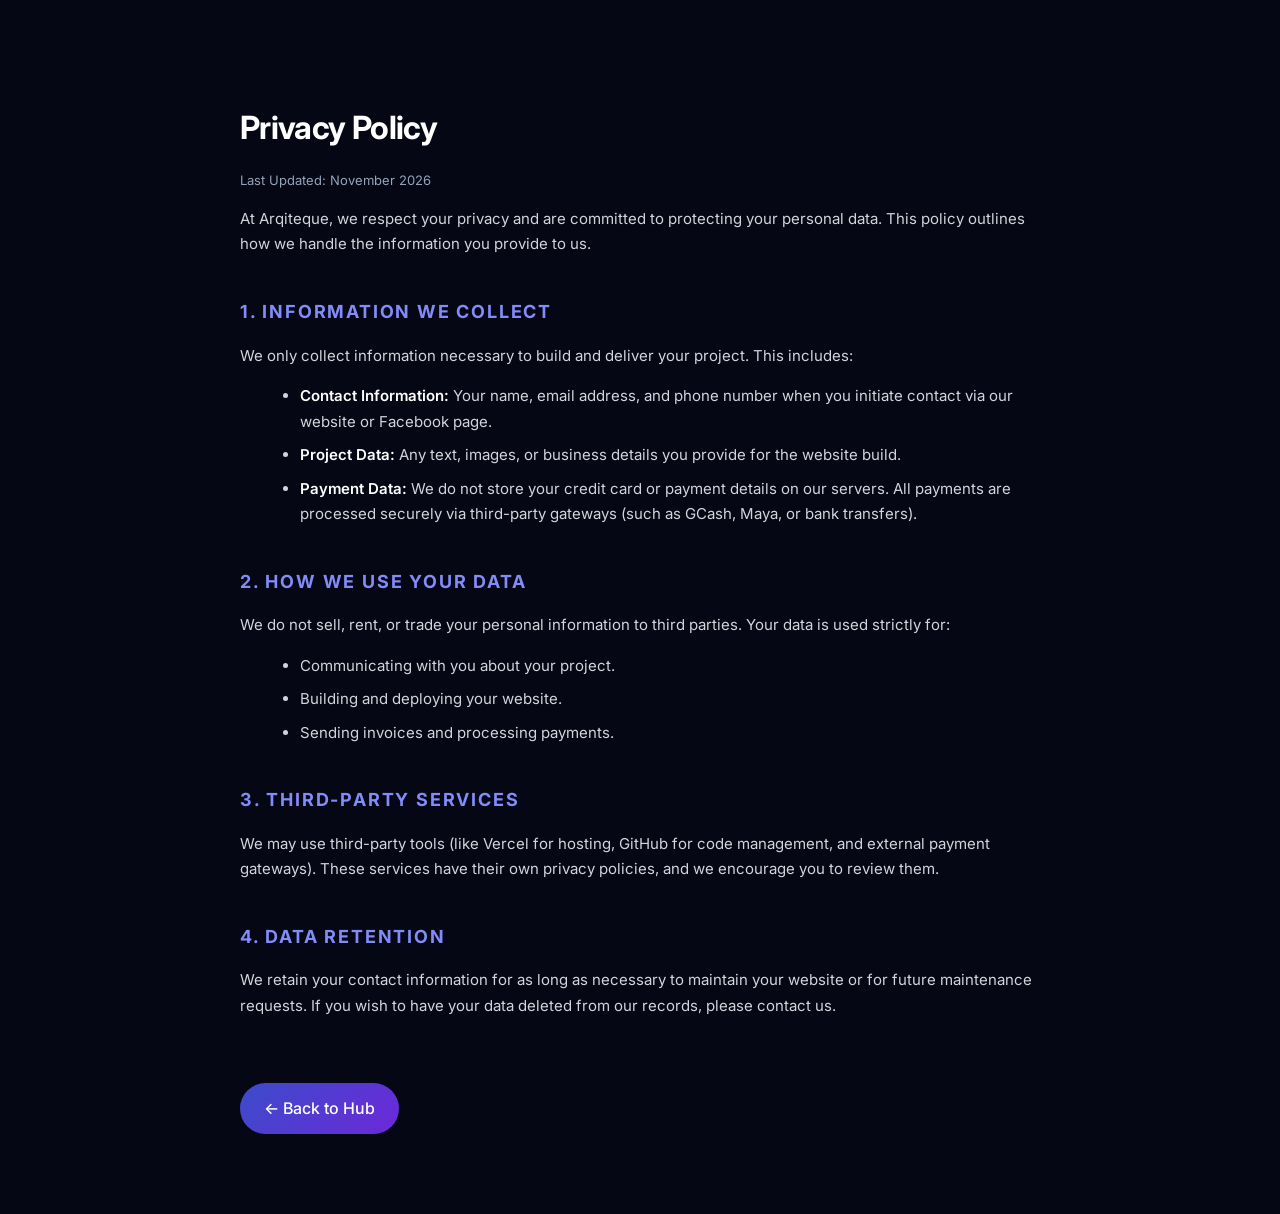
==== privacy.html @ 428dd9ad "Add files via upload" ====
<!DOCTYPE html>
<html lang="en">
<head>
  <meta charset="UTF-8">
  <meta name="viewport" content="width=device-width, initial-scale=1.0">
  <title>Privacy Policy | ARQITEQUE</title>
  <link rel="icon" type="image/png" href="https://res.cloudinary.com/noykxs5v/image/upload/v1794643418/Neon_Cyberpunk_A_Emblem-removebg-preview_whjq3c.png">
  <link href="https://fonts.googleapis.com/css2?family=Inter:wght@400;500;600;700&display=swap" rel="stylesheet">
  <style>
    body { background-color: #060714; color: #d1d5db; font-family: 'Inter', sans-serif; line-height: 1.7; padding: 80px 24px; max-width: 800px; margin: 0 auto; }
    h1 { color: #ffffff; font-size: 32px; margin-bottom: 10px; letter-spacing: -0.02em; }
    h2 { color: #818cf8; font-size: 18px; margin-top: 40px; margin-bottom: 15px; text-transform: uppercase; letter-spacing: 0.1em; }
    p, ul { margin-bottom: 15px; font-size: 15px; }
    li { margin-bottom: 8px; margin-left: 20px; }
    strong { color: #ffffff; font-weight: 600; }
    .back-btn { display: inline-block; margin-top: 50px; padding: 12px 24px; background: linear-gradient(135deg, #3b4cca 0%, #6d28d9 100%); color: white; text-decoration: none; border-radius: 999px; font-weight: 500; transition: opacity 0.3s ease; }
    .back-btn:hover { opacity: 0.8; }
  </style>
</head>
<body>
  <h1>Privacy Policy</h1>
  <p style="color: #94a3b8; font-size: 13px;">Last Updated: November 2026</p>

  <p>At Arqiteque, we respect your privacy and are committed to protecting your personal data. This policy outlines how we handle the information you provide to us.</p>

  <h2>1. Information We Collect</h2>
  <p>We only collect information necessary to build and deliver your project. This includes:</p>
  <ul>
    <li><strong>Contact Information:</strong> Your name, email address, and phone number when you initiate contact via our website or Facebook page.</li>
    <li><strong>Project Data:</strong> Any text, images, or business details you provide for the website build.</li>
    <li><strong>Payment Data:</strong> We do not store your credit card or payment details on our servers. All payments are processed securely via third-party gateways (such as GCash, Maya, or bank transfers).</li>
  </ul>

  <h2>2. How We Use Your Data</h2>
  <p>We do not sell, rent, or trade your personal information to third parties. Your data is used strictly for:</p>
  <ul>
    <li>Communicating with you about your project.</li>
    <li>Building and deploying your website.</li>
    <li>Sending invoices and processing payments.</li>
  </ul>

  <h2>3. Third-Party Services</h2>
  <p>We may use third-party tools (like Vercel for hosting, GitHub for code management, and external payment gateways). These services have their own privacy policies, and we encourage you to review them.</p>

  <h2>4. Data Retention</h2>
  <p>We retain your contact information for as long as necessary to maintain your website or for future maintenance requests. If you wish to have your data deleted from our records, please contact us.</p>

  <a href="/" class="back-btn">← Back to Hub</a>
</body>
</html>
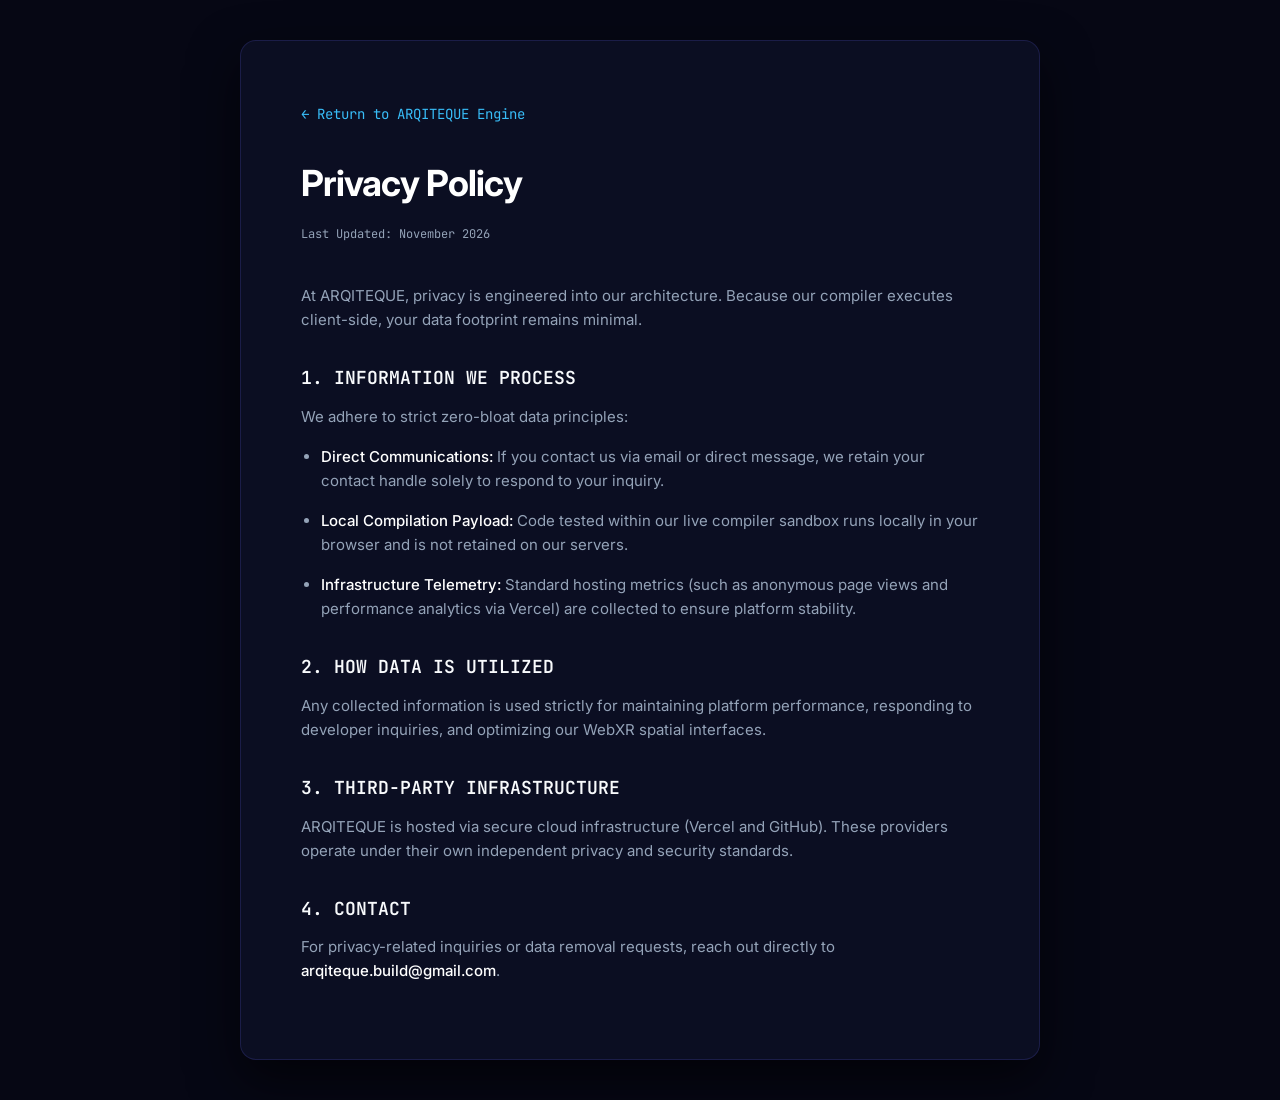
==== commit de5bcdf8: "Revise privacy policy and enhance HTML structure Updated the privacy policy to reflect new data hand" ====
--- a/privacy.html
+++ b/privacy.html
@@ -3,48 +3,59 @@
 <head>
   <meta charset="UTF-8">
   <meta name="viewport" content="width=device-width, initial-scale=1.0">
-  <title>Privacy Policy | ARQITEQUE</title>
+  <title>ARQITEQUE | Privacy Policy</title>
   <link rel="icon" type="image/png" href="https://res.cloudinary.com/noykxs5v/image/upload/v1794643418/Neon_Cyberpunk_A_Emblem-removebg-preview_whjq3c.png">
-  <link href="https://fonts.googleapis.com/css2?family=Inter:wght@400;500;600;700&display=swap" rel="stylesheet">
+  <link rel="preconnect" href="https://fonts.googleapis.com">
+  <link rel="preconnect" href="https://fonts.gstatic.com" crossorigin>
+  <link href="https://fonts.googleapis.com/css2?family=Inter:wght@400;500;600;700&family=JetBrains+Mono:wght@400;500&display=swap" rel="stylesheet">
   <style>
-    body { background-color: #060714; color: #d1d5db; font-family: 'Inter', sans-serif; line-height: 1.7; padding: 80px 24px; max-width: 800px; margin: 0 auto; }
-    h1 { color: #ffffff; font-size: 32px; margin-bottom: 10px; letter-spacing: -0.02em; }
-    h2 { color: #818cf8; font-size: 18px; margin-top: 40px; margin-bottom: 15px; text-transform: uppercase; letter-spacing: 0.1em; }
-    p, ul { margin-bottom: 15px; font-size: 15px; }
-    li { margin-bottom: 8px; margin-left: 20px; }
-    strong { color: #ffffff; font-weight: 600; }
-    .back-btn { display: inline-block; margin-top: 50px; padding: 12px 24px; background: linear-gradient(135deg, #3b4cca 0%, #6d28d9 100%); color: white; text-decoration: none; border-radius: 999px; font-weight: 500; transition: opacity 0.3s ease; }
-    .back-btn:hover { opacity: 0.8; }
+    :root {
+      --bg: #060714;
+      --surface: #0b0e22;
+      --border: rgba(99, 102, 241, 0.18);
+      --text: #ffffff;
+      --muted: #94a3b8;
+      --accent: #6d28d9;
+      --cyan: #38bdf8;
+    }
+    * { margin: 0; padding: 0; box-sizing: border-box; }
+    body { background-color: var(--bg); color: var(--text); font-family: 'Inter', sans-serif; line-height: 1.6; padding: 40px 20px; }
+    .container { max-width: 800px; margin: 0 auto; background: var(--surface); border: 1px solid var(--border); border-radius: 16px; padding: 60px; box-shadow: 0 20px 50px rgba(0,0,0,0.6); }
+    .back-link { display: inline-flex; color: var(--cyan); text-decoration: none; font-size: 14px; font-family: 'JetBrains Mono', monospace; margin-bottom: 30px; }
+    .back-link:hover { text-decoration: underline; }
+    h1 { font-size: 36px; font-weight: 700; margin-bottom: 12px; letter-spacing: -0.02em; }
+    .update-date { font-family: 'JetBrains Mono', monospace; font-size: 12px; color: var(--muted); margin-bottom: 40px; }
+    h2 { font-size: 18px; font-weight: 600; color: #f8fafc; margin-top: 32px; margin-bottom: 12px; font-family: 'JetBrains Mono', monospace; }
+    p, li { font-size: 15px; color: var(--muted); margin-bottom: 16px; }
+    ul { padding-left: 20px; margin-bottom: 16px; }
+    strong { color: var(--text); font-weight: 500; }
+    @media (max-width: 768px) { .container { padding: 30px 20px; } }
   </style>
 </head>
 <body>
-  <h1>Privacy Policy</h1>
-  <p style="color: #94a3b8; font-size: 13px;">Last Updated: November 2026</p>
+  <div class="container">
+    <a href="/" class="back-link">← Return to ARQITEQUE Engine</a>
+    <h1>Privacy Policy</h1>
+    <div class="update-date">Last Updated: November 2026</div>
 
-  <p>At Arqiteque, we respect your privacy and are committed to protecting your personal data. This policy outlines how we handle the information you provide to us.</p>
+    <p>At ARQITEQUE, privacy is engineered into our architecture. Because our compiler executes client-side, your data footprint remains minimal.</p>
 
-  <h2>1. Information We Collect</h2>
-  <p>We only collect information necessary to build and deliver your project. This includes:</p>
-  <ul>
-    <li><strong>Contact Information:</strong> Your name, email address, and phone number when you initiate contact via our website or Facebook page.</li>
-    <li><strong>Project Data:</strong> Any text, images, or business details you provide for the website build.</li>
-    <li><strong>Payment Data:</strong> We do not store your credit card or payment details on our servers. All payments are processed securely via third-party gateways (such as GCash, Maya, or bank transfers).</li>
-  </ul>
+    <h2>1. INFORMATION WE PROCESS</h2>
+    <p>We adhere to strict zero-bloat data principles:</p>
+    <ul>
+      <li><strong>Direct Communications:</strong> If you contact us via email or direct message, we retain your contact handle solely to respond to your inquiry.</li>
+      <li><strong>Local Compilation Payload:</strong> Code tested within our live compiler sandbox runs locally in your browser and is not retained on our servers.</li>
+      <li><strong>Infrastructure Telemetry:</strong> Standard hosting metrics (such as anonymous page views and performance analytics via Vercel) are collected to ensure platform stability.</li>
+    </ul>
 
-  <h2>2. How We Use Your Data</h2>
-  <p>We do not sell, rent, or trade your personal information to third parties. Your data is used strictly for:</p>
-  <ul>
-    <li>Communicating with you about your project.</li>
-    <li>Building and deploying your website.</li>
-    <li>Sending invoices and processing payments.</li>
-  </ul>
+    <h2>2. HOW DATA IS UTILIZED</h2>
+    <p>Any collected information is used strictly for maintaining platform performance, responding to developer inquiries, and optimizing our WebXR spatial interfaces.</p>
 
-  <h2>3. Third-Party Services</h2>
-  <p>We may use third-party tools (like Vercel for hosting, GitHub for code management, and external payment gateways). These services have their own privacy policies, and we encourage you to review them.</p>
+    <h2>3. THIRD-PARTY INFRASTRUCTURE</h2>
+    <p>ARQITEQUE is hosted via secure cloud infrastructure (Vercel and GitHub). These providers operate under their own independent privacy and security standards.</p>
 
-  <h2>4. Data Retention</h2>
-  <p>We retain your contact information for as long as necessary to maintain your website or for future maintenance requests. If you wish to have your data deleted from our records, please contact us.</p>
-
-  <a href="/" class="back-btn">← Back to Hub</a>
+    <h2>4. CONTACT</h2>
+    <p>For privacy-related inquiries or data removal requests, reach out directly to <strong>arqiteque.build@gmail.com</strong>.</p>
+  </div>
 </body>
-</html>+</html>
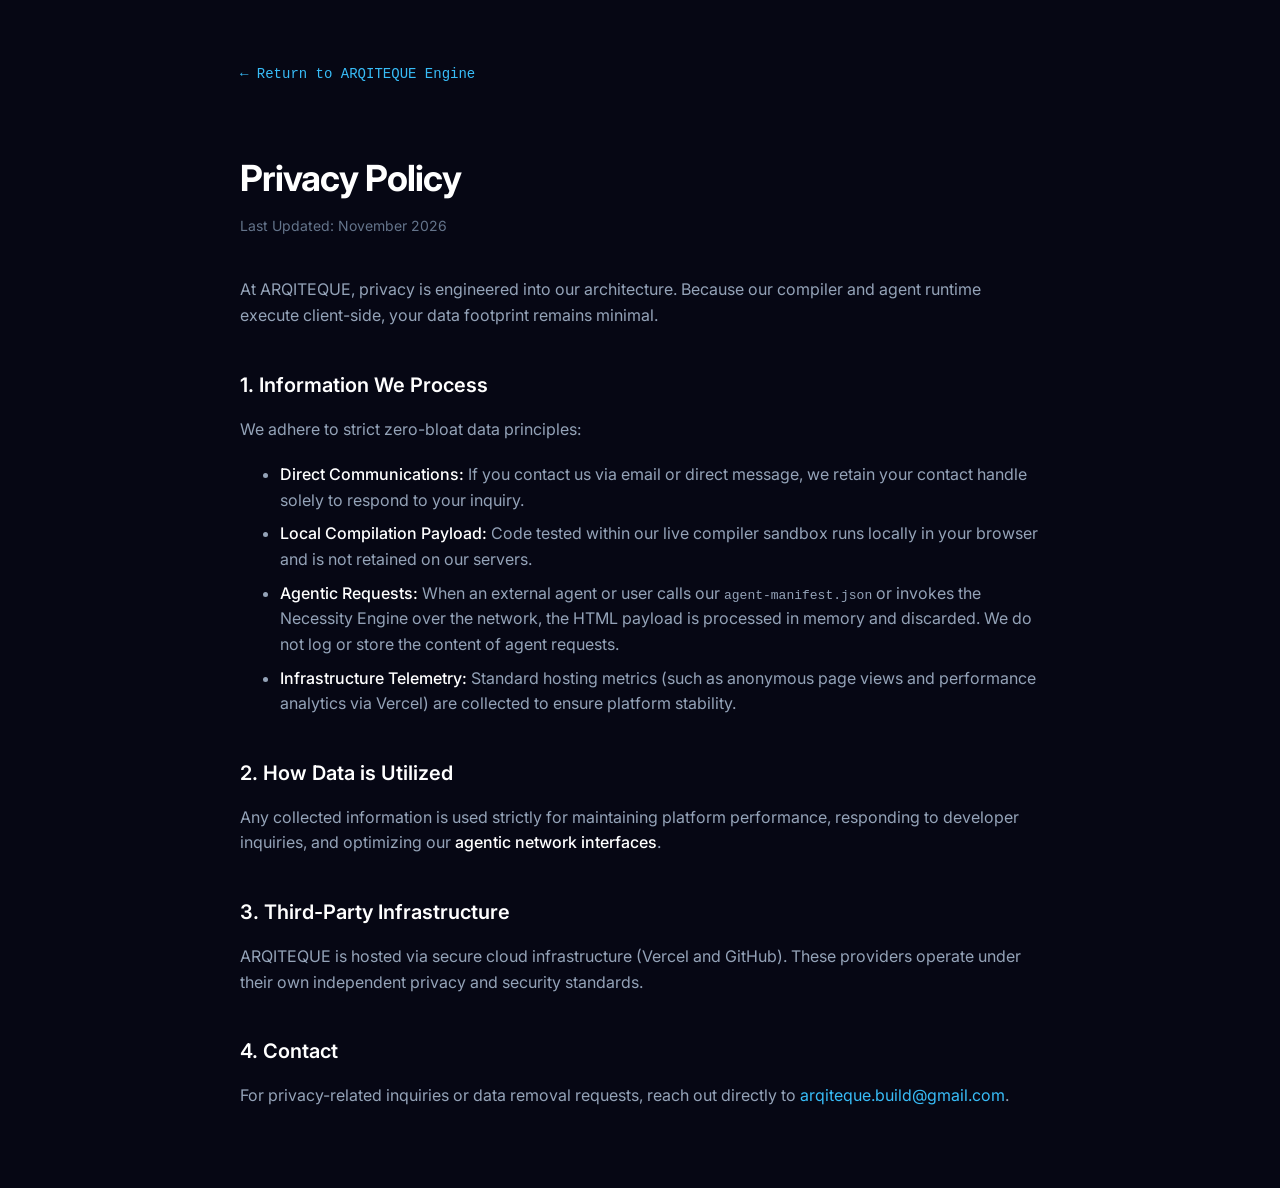
==== commit 43f6b30a: "Update privacy.html" ====
--- a/privacy.html
+++ b/privacy.html
@@ -3,59 +3,99 @@
 <head>
   <meta charset="UTF-8">
   <meta name="viewport" content="width=device-width, initial-scale=1.0">
-  <title>ARQITEQUE | Privacy Policy</title>
-  <link rel="icon" type="image/png" href="https://res.cloudinary.com/noykxs5v/image/upload/v1794643418/Neon_Cyberpunk_A_Emblem-removebg-preview_whjq3c.png">
+  <title>Privacy Policy | ARQITEQUE</title>
   <link rel="preconnect" href="https://fonts.googleapis.com">
   <link rel="preconnect" href="https://fonts.gstatic.com" crossorigin>
-  <link href="https://fonts.googleapis.com/css2?family=Inter:wght@400;500;600;700&family=JetBrains+Mono:wght@400;500&display=swap" rel="stylesheet">
+  <link href="https://fonts.googleapis.com/css2?family=Inter:wght@400;500;600;700&display=swap" rel="stylesheet">
   <style>
-    :root {
-      --bg: #060714;
-      --surface: #0b0e22;
-      --border: rgba(99, 102, 241, 0.18);
-      --text: #ffffff;
-      --muted: #94a3b8;
-      --accent: #6d28d9;
-      --cyan: #38bdf8;
+    body {
+      background-color: #060714;
+      color: #e2e8f0;
+      font-family: 'Inter', sans-serif;
+      line-height: 1.6;
+      margin: 0;
+      padding: 60px 24px;
+      display: flex;
+      justify-content: center;
     }
-    * { margin: 0; padding: 0; box-sizing: border-box; }
-    body { background-color: var(--bg); color: var(--text); font-family: 'Inter', sans-serif; line-height: 1.6; padding: 40px 20px; }
-    .container { max-width: 800px; margin: 0 auto; background: var(--surface); border: 1px solid var(--border); border-radius: 16px; padding: 60px; box-shadow: 0 20px 50px rgba(0,0,0,0.6); }
-    .back-link { display: inline-flex; color: var(--cyan); text-decoration: none; font-size: 14px; font-family: 'JetBrains Mono', monospace; margin-bottom: 30px; }
+    .container {
+      max-width: 800px;
+      width: 100%;
+    }
+    .back-link {
+      display: inline-block;
+      color: #38bdf8;
+      text-decoration: none;
+      font-family: monospace;
+      margin-bottom: 40px;
+      font-size: 14px;
+    }
     .back-link:hover { text-decoration: underline; }
-    h1 { font-size: 36px; font-weight: 700; margin-bottom: 12px; letter-spacing: -0.02em; }
-    .update-date { font-family: 'JetBrains Mono', monospace; font-size: 12px; color: var(--muted); margin-bottom: 40px; }
-    h2 { font-size: 18px; font-weight: 600; color: #f8fafc; margin-top: 32px; margin-bottom: 12px; font-family: 'JetBrains Mono', monospace; }
-    p, li { font-size: 15px; color: var(--muted); margin-bottom: 16px; }
-    ul { padding-left: 20px; margin-bottom: 16px; }
-    strong { color: var(--text); font-weight: 500; }
-    @media (max-width: 768px) { .container { padding: 30px 20px; } }
+    h1 {
+      font-size: 36px;
+      font-weight: 700;
+      color: #ffffff;
+      margin-bottom: 8px;
+      letter-spacing: -0.02em;
+    }
+    .last-updated {
+      color: #64748b;
+      font-size: 14px;
+      margin-bottom: 40px;
+    }
+    h2 {
+      font-size: 20px;
+      font-weight: 600;
+      color: #ffffff;
+      margin-top: 40px;
+      margin-bottom: 16px;
+    }
+    p, ul {
+      margin-bottom: 20px;
+      color: #94a3b8;
+    }
+    li {
+      margin-bottom: 8px;
+    }
+    strong {
+      color: #ffffff;
+      font-weight: 500;
+    }
+    a {
+      color: #38bdf8;
+      text-decoration: none;
+    }
+    a:hover {
+      text-decoration: underline;
+    }
   </style>
 </head>
 <body>
   <div class="container">
     <a href="/" class="back-link">← Return to ARQITEQUE Engine</a>
+    
     <h1>Privacy Policy</h1>
-    <div class="update-date">Last Updated: November 2026</div>
+    <div class="last-updated">Last Updated: November 2026</div>
 
-    <p>At ARQITEQUE, privacy is engineered into our architecture. Because our compiler executes client-side, your data footprint remains minimal.</p>
+    <p>At ARQITEQUE, privacy is engineered into our architecture. Because our compiler and agent runtime execute client-side, your data footprint remains minimal.</p>
 
-    <h2>1. INFORMATION WE PROCESS</h2>
+    <h2>1. Information We Process</h2>
     <p>We adhere to strict zero-bloat data principles:</p>
     <ul>
       <li><strong>Direct Communications:</strong> If you contact us via email or direct message, we retain your contact handle solely to respond to your inquiry.</li>
       <li><strong>Local Compilation Payload:</strong> Code tested within our live compiler sandbox runs locally in your browser and is not retained on our servers.</li>
+      <li><strong>Agentic Requests:</strong> When an external agent or user calls our <code>agent-manifest.json</code> or invokes the Necessity Engine over the network, the HTML payload is processed in memory and discarded. We do not log or store the content of agent requests.</li>
       <li><strong>Infrastructure Telemetry:</strong> Standard hosting metrics (such as anonymous page views and performance analytics via Vercel) are collected to ensure platform stability.</li>
     </ul>
 
-    <h2>2. HOW DATA IS UTILIZED</h2>
-    <p>Any collected information is used strictly for maintaining platform performance, responding to developer inquiries, and optimizing our WebXR spatial interfaces.</p>
+    <h2>2. How Data is Utilized</h2>
+    <p>Any collected information is used strictly for maintaining platform performance, responding to developer inquiries, and optimizing our <strong>agentic network interfaces</strong>.</p>
 
-    <h2>3. THIRD-PARTY INFRASTRUCTURE</h2>
+    <h2>3. Third-Party Infrastructure</h2>
     <p>ARQITEQUE is hosted via secure cloud infrastructure (Vercel and GitHub). These providers operate under their own independent privacy and security standards.</p>
 
-    <h2>4. CONTACT</h2>
-    <p>For privacy-related inquiries or data removal requests, reach out directly to <strong>arqiteque.build@gmail.com</strong>.</p>
+    <h2>4. Contact</h2>
+    <p>For privacy-related inquiries or data removal requests, reach out directly to <a href="mailto:arqiteque.build@gmail.com">arqiteque.build@gmail.com</a>.</p>
   </div>
 </body>
 </html>
